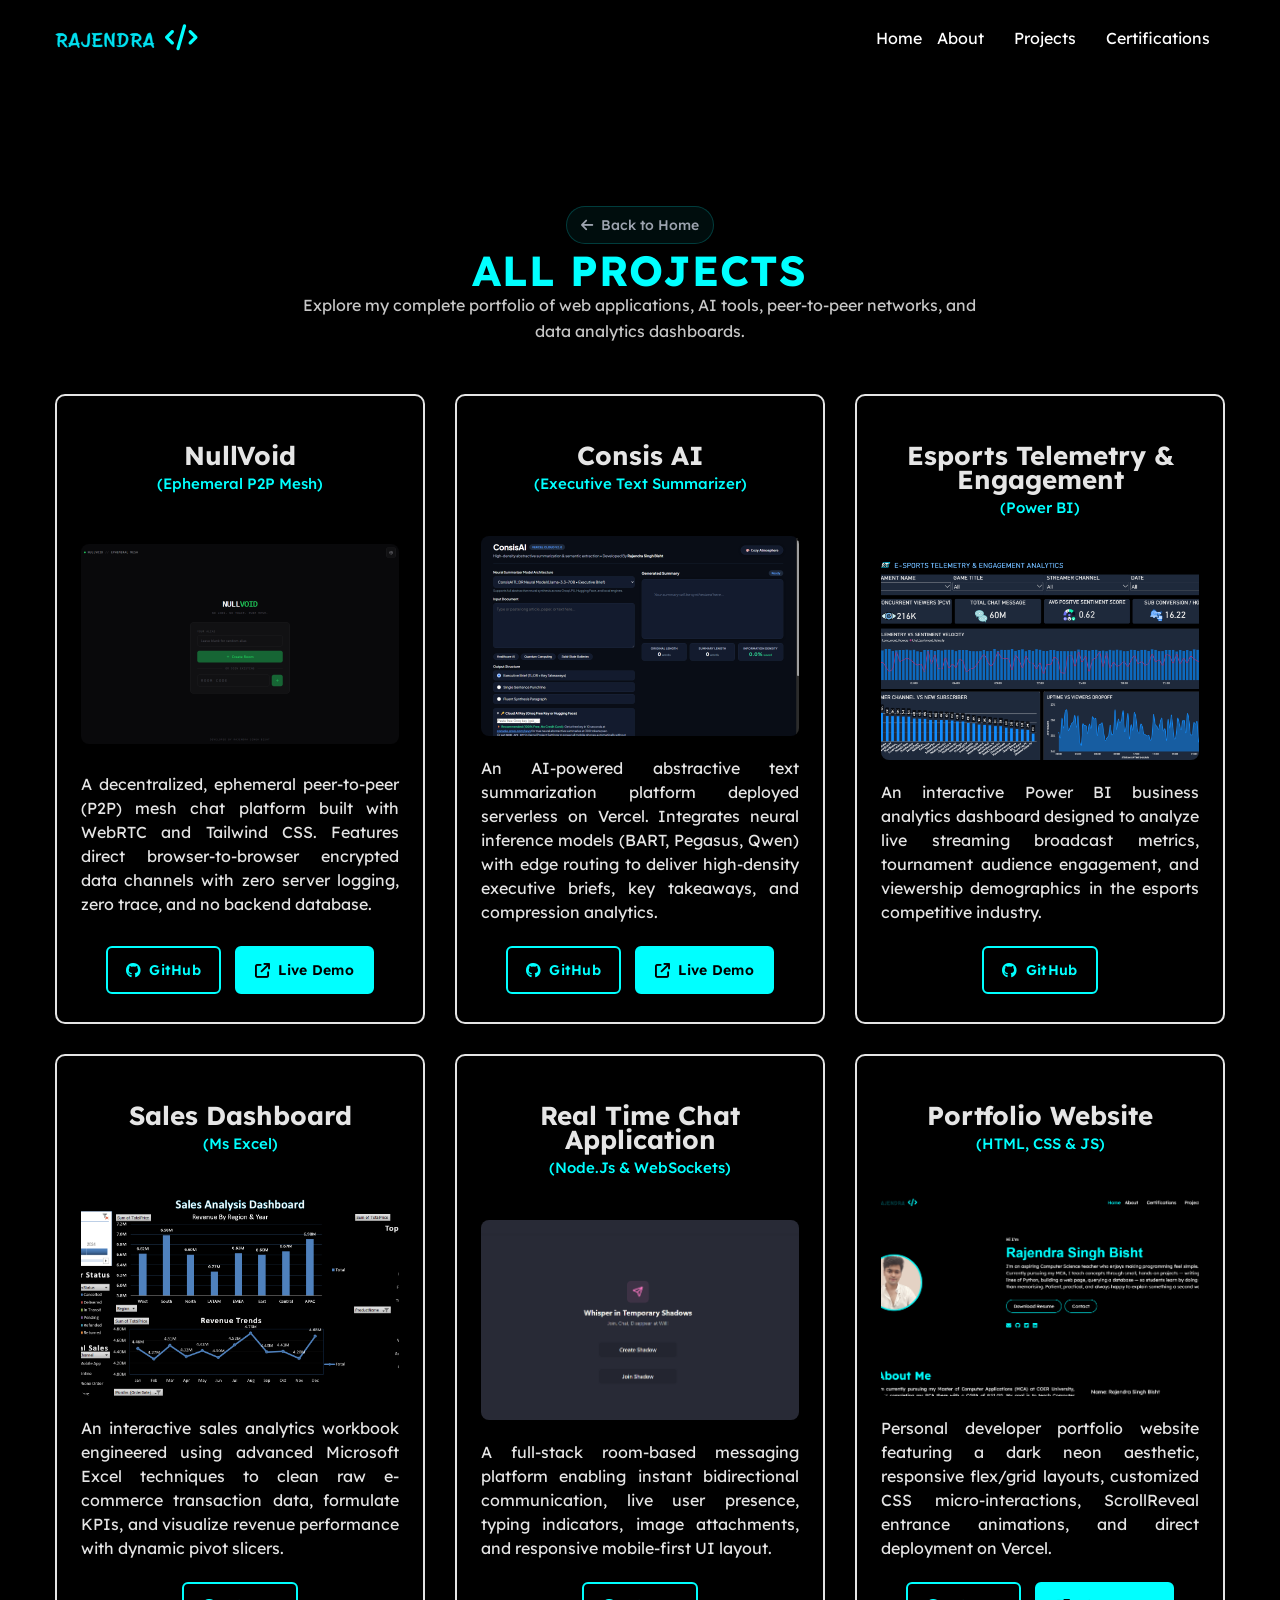
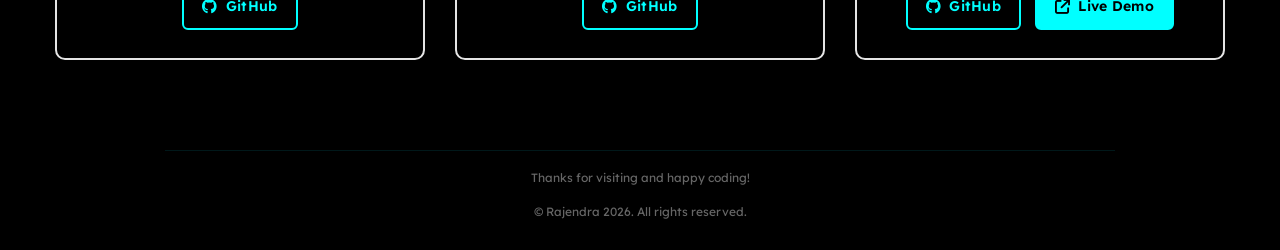
==== projects.html @ ed950f0f "Show 2 featured projects and certifications on home page with dedicated subpages for all items" ====
<!DOCTYPE html>
<html lang="en">
<head>
    <meta charset="UTF-8"> 
    <meta http-equiv="X-UA-Compatible" content="IE=edge">
    <meta name="viewport" content="width=device-width, initial-scale=1.0">
    <title>All Projects | Rajendra Singh Bisht</title>
    <link rel="icon" href="https://i.ibb.co/zRsTj3p/Frame-1-37.png">

    <link rel="stylesheet" href="styles.css">
    <link rel="stylesheet" href="https://cdnjs.cloudflare.com/ajax/libs/font-awesome/6.4.0/css/all.min.css" class="stylesheet">
</head> 

<body>
    <!-- Scroll Progress Bar -->
    <div id="scroll-progress"></div>

    <!-------------------------- Header Area -------------------------->
    <header class="header-area">
        <div class="container">
            <div class="header">
               
                <a href="index.html#home" class="logo">
                    <img src="images/Rajendra.png" alt="" class="signature" style="color: aqua;">
                    <i class="fa fa-code" style="color: aqua;"></i>
                </a>
                   
                <ul class="navbar">
                    <li><a href="index.html#home">Home</a></li>
                    <li><a href="index.html#about">About</a></li>
                    <li><a href="projects.html" class="active">Projects</a></li>
                    <li><a href="certifications.html">Certifications</a></li>
                </ul>
                
                <div class="menu_icon">
                    <i class="fa fa-bars"></i>
                </div>

            </div>
        </div> 
    </header>

    <!-------------------------- Subpage Hero -------------------------->
    <div class="subpage-hero">
        <div class="container">
            <a href="index.html" class="subpage-back-link">
                <i class="fa-solid fa-arrow-left"></i> Back to Home
            </a>
            <h1>All Projects</h1>
            <p>Explore my complete portfolio of web applications, AI tools, peer-to-peer networks, and data analytics dashboards.</p>
        </div>
    </div>

    <!-------------------------- Projects Grid -------------------------->
    <section class="project-content subpage-content" id="projects">
        <div class="container">
            <div class="projects subpage-grid">
                
                <!-- Project 1: NullVoid -->
                <div class="project">
                    <h4>NullVoid<br><small style="font-size: 15px; color: aqua; font-weight: 500;">(Ephemeral P2P Mesh)</small></h4>
                    <div class="project-image" onclick="openProjectModal(this)">
                        <img src="images/nullvoid.png" alt="NullVoid P2P Mesh Chat">
                        <span class="image-icon"><i class="fa fa-image"></i></span>
                    </div>
                    <p>A decentralized, ephemeral peer-to-peer (P2P) mesh chat platform built with WebRTC and Tailwind CSS. Features direct browser-to-browser encrypted data channels with zero server logging, zero trace, and no backend database.</p>
                    
                    <div class="project-links">
                        <a href="https://github.com/Rajendra7637/nullvoid" target="_blank" class="project-btn github-btn">
                            <i class="fa-brands fa-github"></i> GitHub
                        </a>
                        <a href="https://nullvoid-psi.vercel.app" target="_blank" class="project-btn live-btn">
                            <i class="fa-solid fa-arrow-up-right-from-square"></i> Live Demo
                        </a>
                    </div>
                </div>

                <!-- Project 2: Consis AI -->
                <div class="project">
                    <h4>Consis AI<br><small style="font-size: 15px; color: aqua; font-weight: 500;">(Executive Text Summarizer)</small></h4>
                    <div class="project-image" onclick="openProjectModal(this)">
                        <img src="images/consisai.png" alt="Consis AI Neural Summarizer">
                        <span class="image-icon"><i class="fa fa-image"></i></span>
                    </div>
                    <p>An AI-powered abstractive text summarization platform deployed serverless on Vercel. Integrates neural inference models (BART, Pegasus, Qwen) with edge routing to deliver high-density executive briefs, key takeaways, and compression analytics.</p>
                    
                    <div class="project-links">
                        <a href="https://github.com/Rajendra7637/ConsisAI" target="_blank" class="project-btn github-btn">
                            <i class="fa-brands fa-github"></i> GitHub
                        </a>
                        <a href="https://consisai.vercel.app" target="_blank" class="project-btn live-btn">
                            <i class="fa-solid fa-arrow-up-right-from-square"></i> Live Demo
                        </a>
                    </div>
                </div>

                <!-- Project 3: Esports Telemetry -->
                <div class="project">
                    <h4>Esports Telemetry & Engagement<br><small style="font-size: 15px; color: aqua; font-weight: 500;">(Power BI)</small></h4>
                    <div class="project-image" onclick="openProjectModal(this)">
                        <img src="images/espobi.png" alt="Esports Telemetry Dashboard">
                        <span class="image-icon"><i class="fa fa-image"></i></span>
                    </div>
                    <p>An interactive Power BI business analytics dashboard designed to analyze live streaming broadcast metrics, tournament audience engagement, and viewership demographics in the esports competitive industry.</p>
                    
                    <div class="project-links">
                        <a href="https://github.com/Rajendra7637/Sales_Dashboard-Excel_PowerBI" target="_blank" class="project-btn github-btn">
                            <i class="fa-brands fa-github"></i> GitHub
                        </a>
                    </div>
                </div>

                <!-- Project 4: Sales Dashboard -->
                <div class="project">
                    <h4>Sales Dashboard<br><small style="font-size: 15px; color: aqua; font-weight: 500;">(Ms Excel)</small></h4>
                    <div class="project-image" onclick="openProjectModal(this)">
                        <img src="images/Salesexcel.png" alt="Sales Dashboard">
                        <span class="image-icon"><i class="fa fa-image"></i></span>
                    </div>
                    <p>An interactive sales analytics workbook engineered using advanced Microsoft Excel techniques to clean raw e-commerce transaction data, formulate KPIs, and visualize revenue performance with dynamic pivot slicers.</p>
                    
                    <div class="project-links">
                        <a href="https://github.com/Rajendra7637/Sales-Dashboard-Excel-" target="_blank" class="project-btn github-btn">
                            <i class="fa-brands fa-github"></i> GitHub
                        </a>
                    </div>
                </div>

                <!-- Project 5: Real Time Chat -->
                <div class="project">
                    <h4>Real Time Chat Application<br><small style="font-size: 15px; color: aqua; font-weight: 500;">(Node.js & WebSockets)</small></h4>
                    <div class="project-image" onclick="openProjectModal(this)">
                        <img src="images/chat.png" alt="Real Time Chat Application">
                        <span class="image-icon"><i class="fa fa-image"></i></span>
                    </div>
                    <p>A full-stack room-based messaging platform enabling instant bidirectional communication, live user presence, typing indicators, image attachments, and responsive mobile-first UI layout.</p>
                    
                    <div class="project-links">
                        <a href="https://github.com/Rajendra7637/realtimechat/tree/master" target="_blank" class="project-btn github-btn">
                            <i class="fa-brands fa-github"></i> GitHub
                        </a>
                    </div>
                </div>

                <!-- Project 6: Portfolio Website -->
                <div class="project">
                    <h4>Portfolio Website<br><small style="font-size: 15px; color: aqua; font-weight: 500;">(HTML, CSS & JS)</small></h4>
                    <div class="project-image" onclick="openProjectModal(this)">
                        <img src="images/web.png" alt="Portfolio Website">
                        <span class="image-icon"><i class="fa fa-image"></i></span>
                    </div>
                    <p>Personal developer portfolio website featuring a dark neon aesthetic, responsive flex/grid layouts, customized CSS micro-interactions, ScrollReveal entrance animations, and direct deployment on Vercel.</p>
                    
                    <div class="project-links">
                        <a href="https://github.com/Rajendra7637/PORTFOLIOO" target="_blank" class="project-btn github-btn">
                            <i class="fa-brands fa-github"></i> GitHub
                        </a>
                        <a href="https://portfolioo-kohl-beta.vercel.app" target="_blank" class="project-btn live-btn">
                            <i class="fa-solid fa-arrow-up-right-from-square"></i> Live Demo
                        </a>
                    </div>
                </div>

            </div>
        </div>
    </section>

    <!-- Project Modal -->
    <div id="projectModal" class="project-modal" onclick="closeProjectModal()">
        <div class="project-modal-content" onclick="event.stopPropagation()">
            <span class="project-close-btn" onclick="closeProjectModal()">&times;</span>
            <img id="projectModalImage" src="" alt="Project Dashboard">
        </div>
    </div>

    <!-- Back to Top Button -->
    <button id="backToTop" class="back-to-top" aria-label="Back to Top">
        <i class="fa-solid fa-arrow-up"></i>
    </button>

    <!-------------------------- JS -------------------------->
    <script src="https://code.jquery.com/jquery-3.7.0.min.js" integrity="sha256-2Pmvv0kuTBOenSvLm6bvfBSSHrUJ+3A7x6P5Ebd07/g=" crossorigin="anonymous"></script>
    <script src="https://unpkg.com/scrollreveal"></script>
    <script src="script.js"></script>
    
    <!-------------------------- Footer section -------------------------->
    <footer class="footer">
        <small class="message">Thanks for visiting and happy coding!</small>
        <small class="copyright">&copy; Rajendra 2026. All rights reserved.</small>
    </footer>

</body>
</html>
---- styles.css ----
@import url('https://fonts.googleapis.com/css2?family=Lexend:wght@400;500;600;700&display=swap');

*{
  margin:0;
  padding:0;
  box-sizing:border-box;
  scroll-behavior:smooth;
}
a{
  text-decoration: none ;
  color:#fff;
  transition:0.3s; 
}
ul{
  list-style:none;
}
img{
  max-width: 100%;
}
body{
  font-family: 'Lexend', sans-serif;
  font-size:16px;
  line-height:24px; 
  background-color:#000000;
}
.container{
  width: min(1170px, 92%);
  margin:auto;
}




      /*---------------------------Header---------------------------*/

      .signature {
        width: 100px; /* Adjust size as needed */
        animation: flicker 0.1ms infinite; /* Apply flicker animation */
      }
      
      @keyframes flicker {
        0% {
          opacity: 1;
        }
        20% {
          opacity: 0.8;
        }
        40% {
          opacity: 0.3;
        }
        60% {
          opacity: 0.5;
        }
        80% {
          opacity: 1;
        }
        100% {
          opacity: 0.9;
        }
      }

.header-area{
  padding:25px 0;
  transition: padding .3s;
}

.header-area.sticky {
  position: fixed;
  top: 0;
  left: 0;
  width: 100%;
  z-index: 999;
  background-color: rgba(9, 11, 16, 0.88);
  backdrop-filter: blur(14px);
  -webkit-backdrop-filter: blur(14px);
  border-bottom: 1px solid rgba(0, 255, 255, 0.15);
  box-shadow: 0 8px 30px rgba(0, 0, 0, 0.6);
  padding: 10px 0;
  transition: all 0.35s ease;
}

.header{
  display:flex;
  justify-content: space-between;
  align-items: center;
  position: relative;
  /* padding-bottom: 2rem; */
} 
.logo {
  display: flex;
  align-items: center;
  position: relative; 
  text-transform: uppercase;
  font-size: 26px;
  font-weight: 700;
}

.logo .fa-bolt {
  color: #1cbac8;
  font-size: 19.5px;
  position: absolute; 
  top: 60%;
  left: 100%; 
  transform: translate(-50%, -50%); 
  z-index: 1; 
}

.signature {
  width: 100px; 
  height:auto; 
  margin-right: 10px; 
}

.header ul li:first-child {
  margin-right: auto; 
}  

.header ul{
  display: flex;
  align-items: center; 
}
.header ul li{
  margin: 0 15px;
}
.header ul li a{
  text-transform: capitalize;
  display: block;
}
.header ul li a{
  position: relative;
  transition: color 0.3s ease, text-shadow 0.3s ease;
}
.header ul li a.active{
  color: aqua;
  text-shadow: 0 0 10px rgba(0, 255, 255, 0.5);
} 
.header ul li a:hover{
  color: aqua;
}
.header ul li a::after {
  content: '';
  position: absolute;
  bottom: -6px;
  left: 50%;
  transform: translateX(-50%) scaleX(0);
  width: 80%;
  height: 2px;
  background: aqua;
  box-shadow: 0 0 8px aqua;
  transition: transform 0.3s cubic-bezier(0.2, 0.8, 0.2, 1);
  border-radius: 2px;
}
.header ul li a.active::after,
.header ul li a:hover::after {
  transform: translateX(-50%) scaleX(1);
}
.header .menu_icon{
  color:#00eeff;
  font-size: 18px;
  cursor: pointer;
  display: none;
}

.animated-name {
  font-size: 50px;
  font-family: 'Arial', sans-serif;
  color: aqua;
}

@keyframes fadeInColorChange {
  0% {
    opacity: 0;
    color: #3498db;
  }
  50% {
    opacity: 1;
    color: #00ffee;
  }
  100% {
    opacity: 0;
    color: #00ffc3;
  }
}



/*---------------------------HomePage--------------------------*/

.FirstElement{
   display:flex;
   justify-content: space-around;
   align-items: center;
  gap: 2rem;
   padding-top: 5rem; 
} 

.FirstElement.adjusted-padding {
  padding-top: 40px; 
}

.FirstElement .profile-photo{
  display: inline-block;
  padding: 10px;
  border: 5px solid aqua;
  border-radius: 50%; /* Optional: for a circular image */
  width: 200px;
  height: 200px;
  border-radius: 50%;
  overflow: hidden;
  margin: 0; /* Remove margins */
  padding: 0

}
@keyframes borderAnimation {
  0% {
    border-color: #004471;
  }
  50% {
    border-color: #00eeff;
  }
  100% {
    border-color: #0061a1;
  }
}
profile-photo .img{
  height: 100%;
  width: 100%;
  transition: 0.5s;
  object-fit: fill;
  margin: 0; /* Remove margins */
  padding: 0
}
.FirstElement .profile-photo img:hover{
  transform: scale(1.2);
}
.profile-text{
  max-width: 750px;
  width: 100%;
  display: flex;
  flex-direction: column;
}
.profile-text h5{
  color: #e5e5e5;
  font-size: 14px;
}
.profile-text h1{
  color: aqua;
  font-size: 3rem; 
}
.profile-text p{
  color:#e5e5e5;
}
.profile-text .social i{
  color : #e5e5e5;
  font-size: 18px;
  margin-right: 10px;
  transition: 0.5s;
}
.profile-text .social i:hover{
  color: aqua;;
  transform: rotate(360deg);
}



 /*---------------------------About---------------------------*/

.about-area{
  padding-top: 130px;
  background-color: #000000;
}
.about{
  display: flex;
  justify-content: space-between;
  align-items: center;
  margin-bottom:50px;
}
.about-content{
  flex-basis: 60%;
}
.about-content h4{
  color:  aqua;;
  font-size: 40px;
  line-height: 70px;
  text-transform: capitalize;
}
.about-content ul {
  color:#fff;
  text-align: justify;
}

.about-content ul li {
  list-style-type: disc;
  margin-bottom: 10px;
}

.about-skills{
  flex-basis: 35%;
}
.about-skills ul li{
  border-bottom: 1px dashed  aqua;;
  padding-bottom: 10px;
  margin-bottom: 10px;
  color: #fff;
  font-size: 18px;
}
.about-skills ul li:last-child{
  border-bottom: 0;
  padding-bottom: 0;
  margin-bottom: 0;
}



/*---------------------------Button---------------------------*/

.btn-group{
  margin: 45px 0;
}
.btn-group .btn{
  border-color: #d5d5d5;
  color: #fff;
  background-color: #000000;
  padding:12px 25px;
  margin: 5px 0;
  margin-right: 7px;
  border-radius: 30px;
  border: 2px solid aqua;
  box-shadow: 0 10px 10px -8px rgb(0 0 0 / 78%);
}
.btn.active{
  border-color: aqua;
}


/*---------------------------Education & Internship---------------------------*/

.education-content .row{
  display: flex;
  border-radius: 5px;
  height: 400px;
  margin-bottom: 250px;
}

.education-content .title{
  color: aqua;;
}
.education-content .row .education,
.education-content .row .internship
{
  color: #e1e1e1;
  flex:0 0 50%;
  max-width: 50%;
  margin-top: 30px;
} 
.education-content  h3.title{
  font-size:24px;
  margin-bottom: 30px;
  font-weight: 700;
}
.education-content .row.timeline-box{
  flex:0 0 100%;
  max-width: 100%;  
}
.education-content .row .timeline{
  /* background-color:#e5e5e5; */
  padding: 30px 15px;
  border: 1px solid aqua;
  border-radius: 10px;
  width: 100%;
  position: relative;
}
.education-content .row .timeline-item{
  position:relative;
  padding-left: 37px;
  padding-bottom: 50px; 
}
.education-content .row  .internship .timeline-item{
  position:relative;
  padding-left: 37px;
  padding-bottom: 30px; 
}
.education-content .row .timeline-item:last-child{
  padding-bottom: 0;
}
.education-content .row .timeline-item::before{
  content: "";
  width: 1px;
  position: absolute;
  height: 100%;
  left: 7px;
  top: 0;
  background-color: aqua;;  
}
.education-content .row .circle-dot{
  position: absolute;
  left: 0;
  top: 0;
  height: 15px;
  width: 15px;
  border-radius: 50%;
  background-color: #000000;
}
.education-content .row .timeline-title  {
  font-weight: 700;
  font-size: 18px;
  margin-bottom: 12px;
}
.education-content .row .internship .timeline-title  {
  font-weight: 700;
  font-size: 18px;
  margin-bottom: 8px;
}
.education-content .row .timeline-text{
  line-height: 25px;
  font-size: 16px;
  text-align: justify;
}

/*---------------------------Certifications---------------------------*/
.certifications-section {
  padding: 90px 0;
  text-align: center;
}

.section-title {
  text-transform: uppercase;
  font-size: 40px;
  line-height: 40px;
  color: aqua;
  margin-bottom: 60px;
  text-align: center;
}

.certifications-grid {
  display: grid;
  grid-template-columns: repeat(2, 1fr);
  gap: 40px;
  max-width: 900px;
  margin: 0 auto;
  padding: 0 20px;
}

.certificate-card {
  background: rgba(0, 255, 255, 0.1);
  border: 2px solid aqua;
  border-radius: 10px;
  padding: 20px;
  transition: all 0.3s ease;
  text-align: center;
}

.certificate-card:hover {
  transform: translateY(-10px);
  box-shadow: 0 10px 30px rgba(0, 255, 255, 0.3);
}

.certificate-image {
  width: 100%;
  height: 250px;
  margin-bottom: 20px;
  border-radius: 8px;
  overflow: hidden;
  background: #000;
}

.certificate-image img {
  width: 100%;
  height: 100%;
  object-fit: cover;
}

.certificate-title {
  color: aqua;
  font-size: 18px;
  font-weight: 600;
  margin-top: 15px;
  margin-bottom: 10px;
}

.certificate-description {
  color: #fff;
  font-size: 14px;
  line-height: 22px;
  text-align: justify;
  margin-top: 10px;
  min-height: 70px;
}

/* Certificate Modal */
.certificate-image {
  cursor: pointer;
}

.certificate-modal {
  display: none;
  position: fixed;
  z-index: 1000;
  left: 0;
  top: 0;
  width: 100%;
  height: 100%;
  background-color: rgba(0, 0, 0, 0.8);
  backdrop-filter: blur(5px);
  -webkit-backdrop-filter: blur(5px);
  animation: fadeIn 0.3s ease-in;
}

.certificate-modal.show {
  display: flex;
  align-items: center;
  justify-content: center;
}

.modal-content {
  position: relative;
  max-width: 90%;
  max-height: 90vh;
  background: #000;
  border: 2px solid aqua;
  border-radius: 10px;
  animation: zoomIn 0.3s ease-in;
}

.modal-content img {
  width: 100%;
  height: auto;
  max-height: 85vh;
  display: block;
  border-radius: 8px;
}

.close-btn {
  position: absolute;
  top: -40px;
  right: 0;
  font-size: 40px;
  font-weight: bold;
  color: aqua;
  cursor: pointer;
  transition: all 0.3s ease;
  z-index: 1001;
}

.close-btn:hover {
  color: #fff;
  transform: scale(1.2);
}

@keyframes fadeIn {
  from {
    opacity: 0;
  }
  to {
    opacity: 1;
  }
}

@keyframes zoomIn {
  from {
    transform: scale(0.8);
    opacity: 0;
  }
  to {
    transform: scale(1);
    opacity: 1;
  }
}

/* Responsive Design */
@media (max-width: 768px) {
  .certifications-grid {
    grid-template-columns: 1fr;
    gap: 30px;
    max-height: var(--mobile-cert-visible-height, none);
    overflow-y: auto;
    padding-right: 8px;
    scroll-snap-type: y proximity;
    scrollbar-width: thin;
    scrollbar-color: rgba(0, 255, 255, 0.7) rgba(255, 255, 255, 0.08);
  }

  .certifications-grid::-webkit-scrollbar {
    width: 7px;
  }

  .certifications-grid::-webkit-scrollbar-track {
    background: rgba(255, 255, 255, 0.08);
    border-radius: 999px;
  }

  .certifications-grid::-webkit-scrollbar-thumb {
    background: linear-gradient(180deg, rgba(0, 255, 255, 0.95), rgba(0, 170, 170, 0.9));
    border-radius: 999px;
  }

  .certifications-grid::-webkit-scrollbar-thumb:hover {
    background: linear-gradient(180deg, rgba(0, 255, 255, 1), rgba(0, 190, 190, 0.95));
  }

  .certificate-card {
    scroll-snap-align: start;
  }

  .certificate-image {
    height: 220px;
  }

  .certificate-title {
    font-size: 16px;
  }

  .certificate-description {
    font-size: 13px;
    min-height: 60px;
  }

  .section-title {
    font-size: 32px;
    margin-bottom: 40px;
  }

  .project {
    flex-basis: 48%;
  }

  .project-image {
    height: 180px;
  }

  .image-icon {
    font-size: 32px;
  }

  .github-link {
    font-size: 14px;
    padding: 8px 16px;
  }
}

@media (max-width: 480px) {
  .certifications-section {
    padding: 60px 0;
  }

  .certifications-grid {
    grid-template-columns: 1fr;
    gap: 20px;
    padding: 0 15px;
    padding-right: 8px;
  }

  .certificate-card {
    padding: 15px;
  }

  .certificate-image {
    height: 180px;
    margin-bottom: 15px;
  }

  .certificate-title {
    font-size: 14px;
    margin-top: 10px;
  }

  .certificate-description {
    font-size: 12px;
    line-height: 20px;
    min-height: 50px;
  }

  .section-title {
    font-size: 24px;
    margin-bottom: 30px;
  }

  .project {
    flex-basis: 100%;
    padding: 20px;
  }

  .project i {
    width: 50px;
    height: 50px;
    font-size: 22px;
    line-height: 50px;
  }

  .project h4 {
    font-size: 18px;
    margin: 15px 0;
  }

  .project p {
    font-size: 13px;
  }

  .project-image {
    height: 150px;
    margin: 15px 0;
  }

  .image-icon {
    font-size: 28px;
  }

  .github-link {
    font-size: 12px;
    padding: 8px 15px;
    margin-top: 12px;
  }
}

/*---------------------------Projects---------------------------*/
.project-content{
  padding: 90px 0;
  /* color:#fff;  */
}
.project-title{
  margin-bottom: 60px;
  text-align: center;
}
.project-title h4{
  text-transform: uppercase;
  font-size: 40px;
  line-height: 40px;
  color: aqua;;
  margin-bottom: 20px;
}
.project-title p{
  color: #e5e5e5;
}
.projects{
  display: flex;
  justify-content: center;
  gap: 30px;
  flex-wrap: wrap;
}
.project{
    /* padding: 30px 15px; */
    color: #e5e5e5;
    border: 2px solid #e5e5e5;
    border-radius: 10px;
    position: relative;
    padding: 28px 24px;
    text-align: center;
    flex: 1 1 360px;
    max-width: 520px;
    display: flex;
    flex-direction: column;
    justify-content: space-between;
    transition: .3s;
}


.project-content.projects-expanded {
  position: fixed;
  top: 5vh;
  left: 5%;
  right: 5%;
  max-height: 90vh;
  overflow-y: auto;
  overflow-x: hidden;
  z-index: 1001;
  background-color: #000;
  border-radius: 10px;
}

.project-content.projects-expanded .project:nth-child(n + 4) {
  display: block;
}

.projects-backdrop {
  display: none;
  position: fixed;
  inset: 0;
  z-index: 1000;
  background: rgba(0, 0, 0, 0.55);
  backdrop-filter: blur(6px);
  -webkit-backdrop-filter: blur(6px);
}

.projects-backdrop.show {
  display: block;
  animation: fadeIn 0.25s ease-in;
}

.load-more-projects {
  display: flex;
  align-items: center;
  justify-content: center;
  gap: 10px;
  margin: 35px auto 0;
  padding: 12px 24px;
  border: 2px solid aqua;
  border-radius: 5px;
  background: transparent;
  color: aqua;
  cursor: pointer;
  font: inherit;
  font-weight: 600;
  transition: all 0.3s ease;
}

.load-more-projects:hover,
.load-more-projects:focus-visible {
  background: aqua;
  color: #000;
  outline: none;
  transform: translateY(-3px);
  box-shadow: 0 5px 15px rgba(0, 255, 255, 0.4);
}

.load-more-projects i {
  width: auto;
  height: auto;
  background: none;
  color: inherit;
  font-size: 16px;
  line-height: normal;
}
.project i{
  background-color: aqua;;
  width: 60px;
  height: 60px;
  color: #333;
  font-size: 26px;
  line-height: 60px;
  border-radius: 50%;
}
.project h4{
  font-size: 26px;
  text-transform: capitalize;
  margin: 20px 0;
}
.project p{
  text-align: justify;
}
.project:hover{
  border-color: aqua;
}

.project-image {
  width: 100%;
  height: 200px;
  margin: 20px 0;
  border-radius: 8px;
  overflow: hidden;
  background: #1a1a1a;
  cursor: pointer;
  position: relative;
  transition: all 0.3s ease;
}

.project-image:hover {
  transform: scale(1.05);
  box-shadow: 0 5px 20px rgba(0, 255, 255, 0.3);
}

.project-image img {
  width: 100%;
  height: 100%;
  object-fit: cover;
  transition: all 0.3s ease;
}

.image-icon {
  position: absolute;
  top: 50%;
  left: 50%;
  transform: translate(-50%, -50%);
  font-size: 40px;
  color: aqua;
  opacity: 0;
  transition: all 0.3s ease;
}

.project-image:hover .image-icon {
  opacity: 1;
}

.github-link {
  display: inline-block;
  margin-top: 15px;
  padding: 10px 20px;
  background-color: transparent;
  border: 2px solid aqua;
  color: aqua;
  text-decoration: none;
  border-radius: 5px;
  transition: all 0.3s ease;
  font-weight: 600;
}

.github-link:hover {
  background-color: aqua;
  color: #000;
  transform: translateY(-3px);
  box-shadow: 0 5px 15px rgba(0, 255, 255, 0.4);
}

.github-link i {
  margin-right: 8px;
  background: none;
  width: auto;
  height: auto;
  font-size: 16px;
  line-height: normal;
  border-radius: 0;
}

.project-links {
  display: flex;
  justify-content: center;
  align-items: center;
  gap: 14px;
  margin-top: 22px;
  flex-wrap: wrap;
}

.project-btn {
  display: inline-flex;
  align-items: center;
  justify-content: center;
  gap: 8px;
  padding: 10px 18px;
  border-radius: 6px;
  text-decoration: none;
  font-weight: 600;
  font-size: 14px;
  letter-spacing: 0.3px;
  transition: all 0.3s ease;
  cursor: pointer;
}

.project-btn.github-btn {
  background-color: transparent;
  border: 2px solid aqua;
  color: aqua;
}

.project-btn.github-btn:hover {
  background-color: aqua;
  color: #000;
  transform: translateY(-3px);
  box-shadow: 0 5px 15px rgba(0, 255, 255, 0.4);
}

.project-btn.live-btn {
  background-color: aqua;
  border: 2px solid aqua;
  color: #000;
}

.project-btn.live-btn:hover {
  background-color: transparent;
  color: aqua;
  transform: translateY(-3px);
  box-shadow: 0 5px 15px rgba(0, 255, 255, 0.4);
}

.project .project-btn i {
  background: none;
  width: auto;
  height: auto;
  color: inherit;
  font-size: 15px;
  line-height: normal;
  border-radius: 0;
  margin: 0;
  display: inline-block;
}

/* Project Modal */
.project-modal {
  display: none;
  position: fixed;
  z-index: 1000;
  left: 0;
  top: 0;
  width: 100%;
  height: 100%;
  background-color: rgba(0, 0, 0, 0.8);
  backdrop-filter: blur(5px);
  -webkit-backdrop-filter: blur(5px);
  animation: fadeIn 0.3s ease-in;
}

.project-modal.show {
  display: flex;
  align-items: center;
  justify-content: center;
}

.project-modal-content {
  position: relative;
  max-width: 90%;
  max-height: 90vh;
  background: #000;
  border: 2px solid aqua;
  border-radius: 10px;
  animation: zoomIn 0.3s ease-in;
}

.project-modal-content img {
  width: 100%;
  height: auto;
  max-height: 85vh;
  display: block;
  border-radius: 8px;
}

.project-close-btn {
  position: absolute;
  top: -40px;
  right: 0;
  font-size: 40px;
  font-weight: bold;
  color: aqua;
  cursor: pointer;
  transition: all 0.3s ease;
  z-index: 1001;
}

.project-close-btn:hover {
  color: #fff;
  transform: scale(1.2);
}

/* */





/*---------------------------Contact Me---------------------------*/
.contact-content{
  padding: 100px 0;
  color: #fff;
  text-align: center;
}
.contact-content .contact-title h4{
  font-size: 40px;
  text-transform: capitalize;
  color: #fed700;
  padding-bottom: 10px;
}
.contact-content .contact-title p{
  padding-bottom: 20px;
}
.contact{
  max-width: 700px;
  margin: auto;
}
.contact input,.contact textarea{
  width: 100%;
  padding: 15px;
  border: 0;
  margin-bottom: 10px;
}

.contact .submit{
  width: auto;
  background-color: #fed700;
  padding: 10px 40px;
  font-weight:bold ;
  font-size: 18px;
}
.contact .submit:hover{
  transform: scale(1.1);
  cursor: pointer;
}
#msg{
  color: #fff;
  font-size: 20px;
  margin-top: -8px;
  display: block;
}






/*---------------------------Footer---------------------------*/
.footer {
    max-width: 950px;
    margin: 0 auto;
    padding: 15px 0 26px;
    border-top: 1px solid rgba(0, 229, 255, 0.1); 
    color: rgba(255, 255, 255, 0.4);
    display: flex;
    flex-direction: column;
    align-items: center;
    text-align: center;
  }
  .footer .message {
    font-size: 12px;
    color: rgba(255, 255, 255, 0.4);
    margin-bottom: 10px;
  }
  
  .copyright {
    font-size: 12px;
  }




 /*------------------- Responsive Design on small screen -------------------*/

/* Medium layout */
@media only screen and (min-width:1000px) and (max-width:1200px){
  .container{
    width: 970px;
  }
}

@media(max-width:1050px){
  .FirstElement{ 
    flex-direction: column;
    padding-top: 2rem;
  }
  .profile-text{
    padding: 40px 0px;
  }
}



/* tablet layout */
@media only screen and (min-width:768px) and (max-width:999px){
  .container{
    width: 750px;
  } 
}  


/* Mobile Layout */
@media only screen and (max-width:767px){
  .container{
    width: min(100%, 88%);
  }

  .FirstElement {
    padding-top: 1.5rem;
    gap: 1.2rem;
  }

  .header .menu_icon {
    display: block;
  }
  .header ul{
    display: flex;
    flex-direction: column;
    align-items: flex-start;
    gap: 8px;
    position: absolute;
    top: calc(100% + 10px);
    right: 0;
    width: 220px;
    padding: 0;
    border: 0;
    border-radius: 10px;
    background: #111;
    z-index: 120;
    overflow: hidden;
    max-height: 0;
    opacity: 0;
    transform: translateY(-8px);
    pointer-events: none;
    transition: max-height 0.35s ease, opacity 0.25s ease, transform 0.25s ease;
  }

  .header ul.open {
    padding: 12px;
    border: 1px solid aqua;
    max-height: 280px;
    opacity: 1;
    transform: translateY(0);
    pointer-events: auto;
  }

  .header ul.open li {
    margin: 0;
    width: 100%;
  }

  .header ul.open li a {
    display: block;
    width: 100%;
    padding: 8px 10px;
  }
  .header i{
    color: #e5e5e5;
  }

  .profile-text{
    width: 100%;
    padding: 20px 8px;
  }

  .profile-text h1 {
    font-size: 2.2rem;
    line-height: 1.2;
  }

  .btn-group {
    display: flex;
    flex-wrap: wrap;
    gap: 10px;
    margin: 30px 0;
  }

  .btn-group .btn {
    margin: 0;
  }
  .FirstElement .profile-text p{
    text-align: justify;
    padding: 0 4px;
  }

  .about-content,
  .about-skills {
    padding: 0 8px;
  }

  .about-content ul,
  .about-skills ul,
  .project p,
  .certificate-description {
    padding: 0 4px;
  }

  .project {
    padding: 20px 16px;
  }
  .about{
    flex-direction: column;
    flex-basis: 100%;
    margin-bottom: 30px;
  }
  .about-skills{
    width: 100%;
    margin-top: 30px;
  }
  .education-content .row {
    flex-direction: column;
    height: auto;
    margin-bottom: 50px;
  }

  .education-content .row .education,
  .education-content .row .internship {
    flex-basis: 100%;
    max-width: 100%;
    margin-top: 30px;
  }
  .project{
    flex-basis: 100%;
    margin-bottom: 30px;
  }

}

/*---------------------------Scroll Animations & Indicators---------------------------*/
#scroll-progress {
  position: fixed;
  top: 0;
  left: 0;
  height: 3.5px;
  width: 0%;
  background: linear-gradient(90deg, #00f2fe 0%, #00ffff 50%, #4facfe 100%);
  box-shadow: 0 0 12px rgba(0, 255, 255, 0.9), 0 0 20px rgba(0, 255, 255, 0.5);
  z-index: 10001;
  transition: width 0.1s cubic-bezier(0.2, 0.8, 0.2, 1);
  pointer-events: none;
}

.back-to-top {
  position: fixed;
  bottom: 30px;
  right: 30px;
  width: 46px;
  height: 46px;
  background: rgba(10, 15, 22, 0.85);
  border: 2px solid aqua;
  color: aqua;
  border-radius: 50%;
  display: flex;
  align-items: center;
  justify-content: center;
  font-size: 16px;
  cursor: pointer;
  z-index: 998;
  opacity: 0;
  visibility: hidden;
  transform: translateY(20px) scale(0.85);
  transition: all 0.35s cubic-bezier(0.2, 0.8, 0.2, 1);
  backdrop-filter: blur(8px);
  -webkit-backdrop-filter: blur(8px);
  box-shadow: 0 4px 15px rgba(0, 0, 0, 0.5);
}

.back-to-top.visible {
  opacity: 1;
  visibility: visible;
  transform: translateY(0) scale(1);
}

.back-to-top:hover {
  background: aqua;
  color: #000;
  transform: translateY(-4px) scale(1.08);
  box-shadow: 0 0 20px rgba(0, 255, 255, 0.6), 0 5px 15px rgba(0, 0, 0, 0.4);
}

.back-to-top i {
  transition: transform 0.25s ease;
}

.back-to-top:hover i {
  transform: translateY(-2px);
}

/* Card hover glow & smooth motion */
.project {
  transition: transform 0.35s cubic-bezier(0.2, 0.8, 0.2, 1), border-color 0.3s ease, box-shadow 0.35s ease;
  will-change: transform;
}

.project:hover {
  border-color: aqua;
  transform: translateY(-8px);
  box-shadow: 0 15px 35px rgba(0, 255, 255, 0.25);
}

.certificate-card {
  transition: transform 0.35s cubic-bezier(0.2, 0.8, 0.2, 1), border-color 0.3s ease, box-shadow 0.35s ease;
  will-change: transform;
}

.certificate-card:hover {
  border-color: aqua;
  transform: translateY(-8px);
  box-shadow: 0 15px 35px rgba(0, 255, 255, 0.3);
}


/*---------------------------Subpage & View More Styles---------------------------*/
.subpage-hero {
  padding: 130px 20px 30px;
  text-align: center;
  position: relative;
}

.subpage-hero h1 {
  font-size: 42px;
  color: aqua;
  text-transform: uppercase;
  margin: 15px 0 10px;
  letter-spacing: 1px;
}

.subpage-hero p {
  color: #c7c7c7;
  max-width: 680px;
  margin: 0 auto;
  font-size: 16px;
  line-height: 1.6;
}

.subpage-back-link {
  display: inline-flex;
  align-items: center;
  gap: 8px;
  color: #9ca3af;
  text-decoration: none;
  font-size: 14px;
  font-weight: 500;
  padding: 6px 14px;
  border-radius: 20px;
  border: 1px solid rgba(0, 255, 255, 0.2);
  background: rgba(0, 255, 255, 0.05);
  transition: all 0.25s ease;
}

.subpage-back-link:hover {
  color: #000;
  background: aqua;
  border-color: aqua;
  transform: translateX(-3px);
  box-shadow: 0 0 15px rgba(0, 255, 255, 0.4);
}

.subpage-content {
  padding-top: 20px !important;
}

.subpage-grid {
  justify-content: center;
  gap: 30px;
}

.view-more-container {
  display: flex;
  justify-content: center;
  align-items: center;
  margin-top: 45px;
  width: 100%;
}

.view-more-btn {
  display: inline-flex;
  align-items: center;
  justify-content: center;
  gap: 10px;
  padding: 13px 32px;
  background: rgba(0, 255, 255, 0.06);
  color: aqua;
  border: 2px solid aqua;
  border-radius: 8px;
  font-size: 15px;
  font-weight: 600;
  text-decoration: none;
  letter-spacing: 0.4px;
  transition: all 0.3s cubic-bezier(0.2, 0.8, 0.2, 1);
  box-shadow: 0 0 15px rgba(0, 255, 255, 0.15);
  cursor: pointer;
}

.view-more-btn:hover {
  background: aqua;
  color: #000;
  transform: translateY(-4px);
  box-shadow: 0 0 25px rgba(0, 255, 255, 0.55);
}

.view-more-btn i {
  font-size: 14px;
  transition: transform 0.25s ease;
}

.view-more-btn:hover i {
  transform: translate(2px, -2px);
}
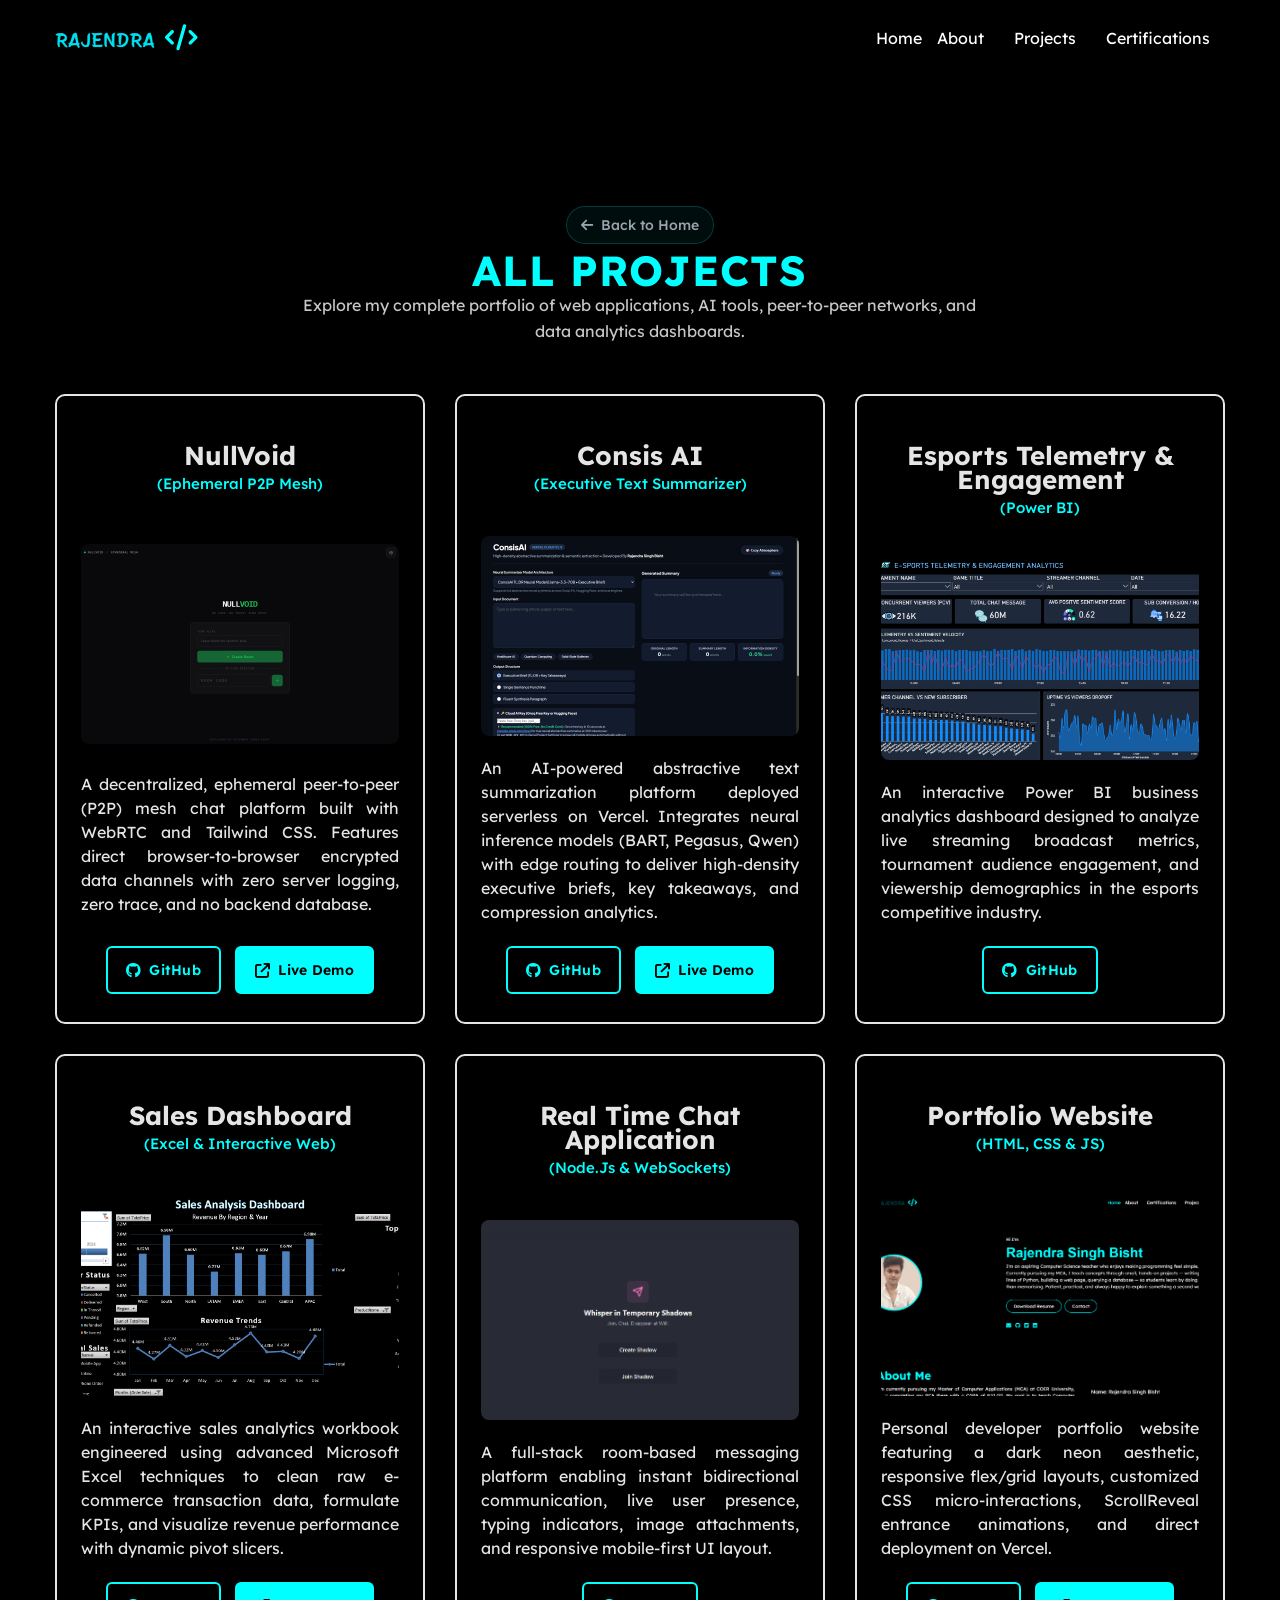
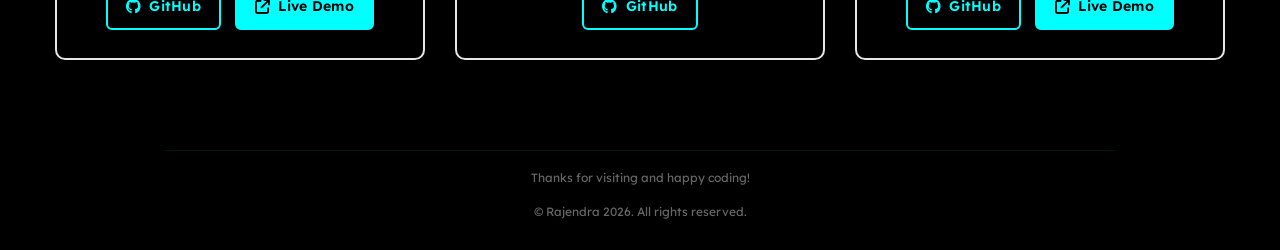
==== commit e2677b71: "Add live demo link for interactive Sales Analysis Dashboard" ====
--- a/projects.html
+++ b/projects.html
@@ -112,7 +112,7 @@
 
                 <!-- Project 4: Sales Dashboard -->
                 <div class="project">
-                    <h4>Sales Dashboard<br><small style="font-size: 15px; color: aqua; font-weight: 500;">(Ms Excel)</small></h4>
+                    <h4>Sales Dashboard<br><small style="font-size: 15px; color: aqua; font-weight: 500;">(Excel & Interactive Web)</small></h4>
                     <div class="project-image" onclick="openProjectModal(this)">
                         <img src="images/Salesexcel.png" alt="Sales Dashboard">
                         <span class="image-icon"><i class="fa fa-image"></i></span>
@@ -122,6 +122,9 @@
                     <div class="project-links">
                         <a href="https://github.com/Rajendra7637/Sales-Dashboard-Excel-" target="_blank" class="project-btn github-btn">
                             <i class="fa-brands fa-github"></i> GitHub
+                        </a>
+                        <a href="https://sales-dashboard-excel.vercel.app" target="_blank" class="project-btn live-btn">
+                            <i class="fa-solid fa-arrow-up-right-from-square"></i> Live Demo
                         </a>
                     </div>
                 </div>
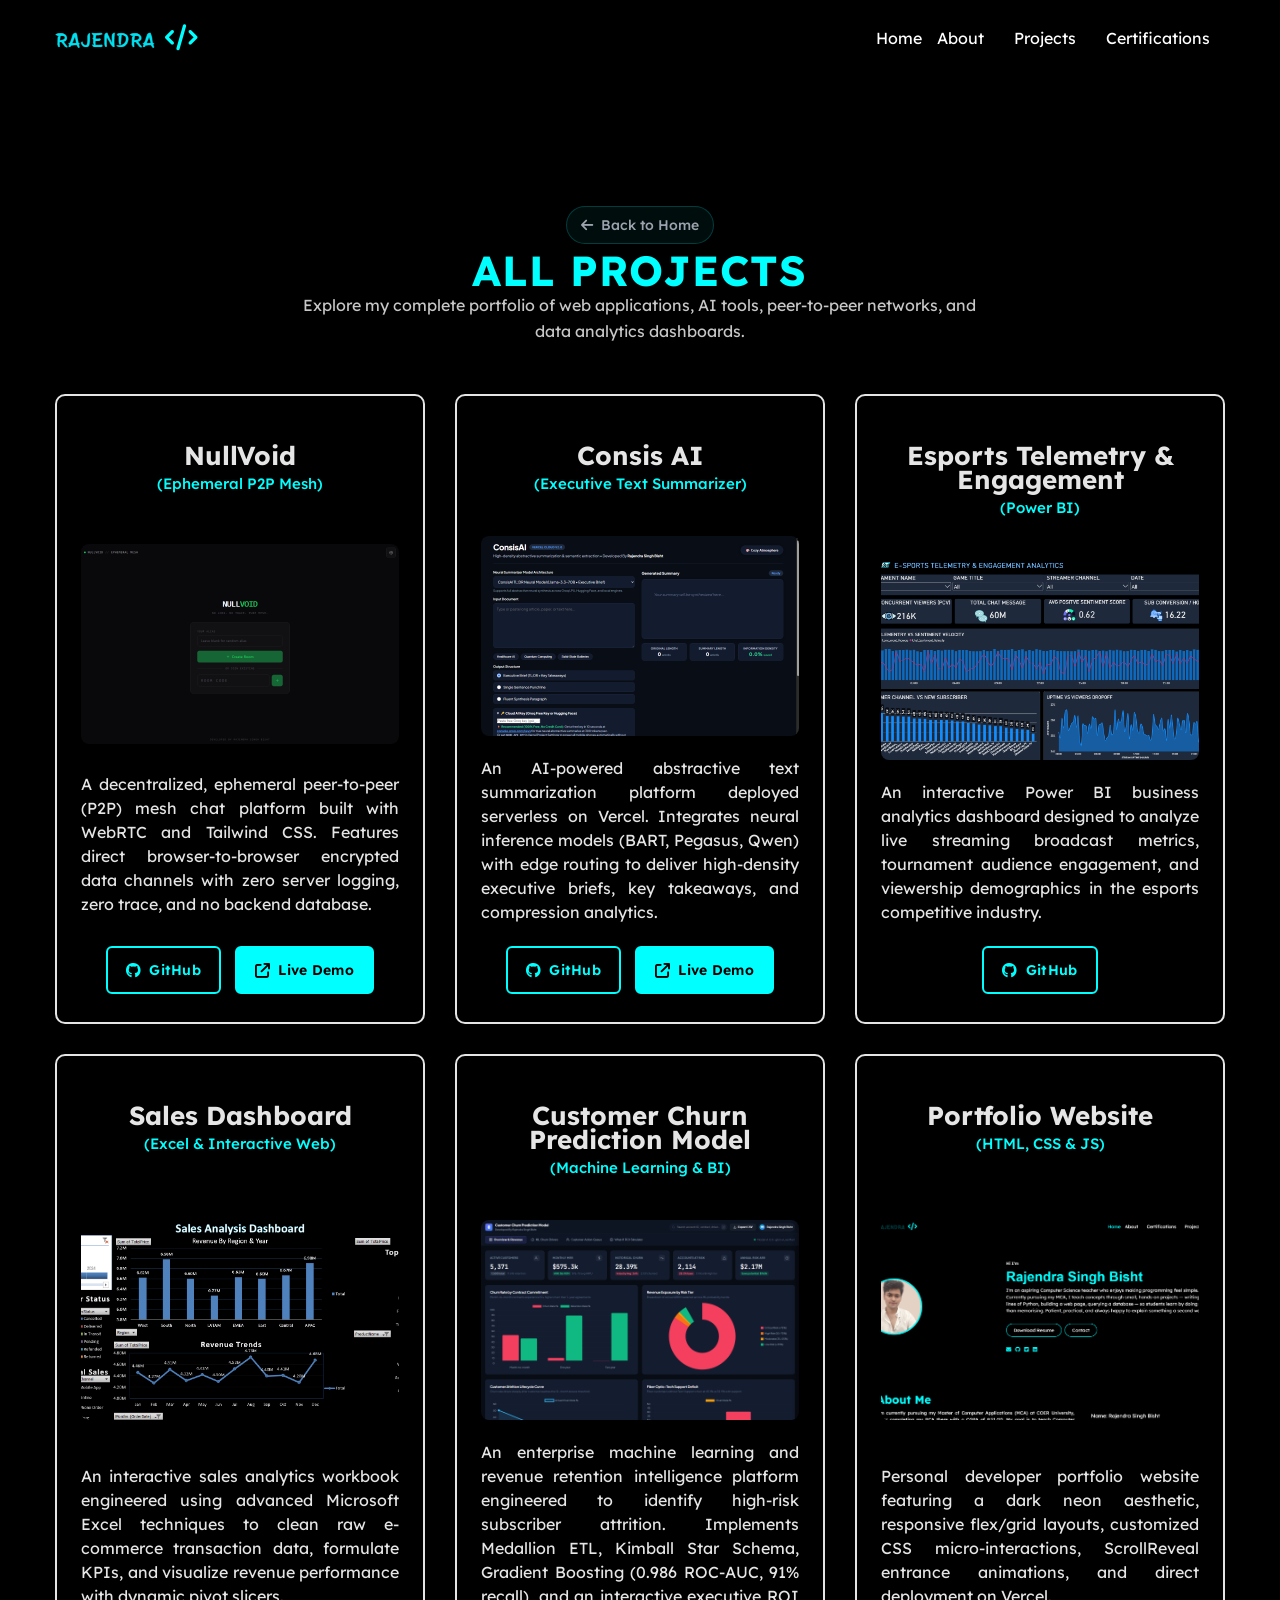
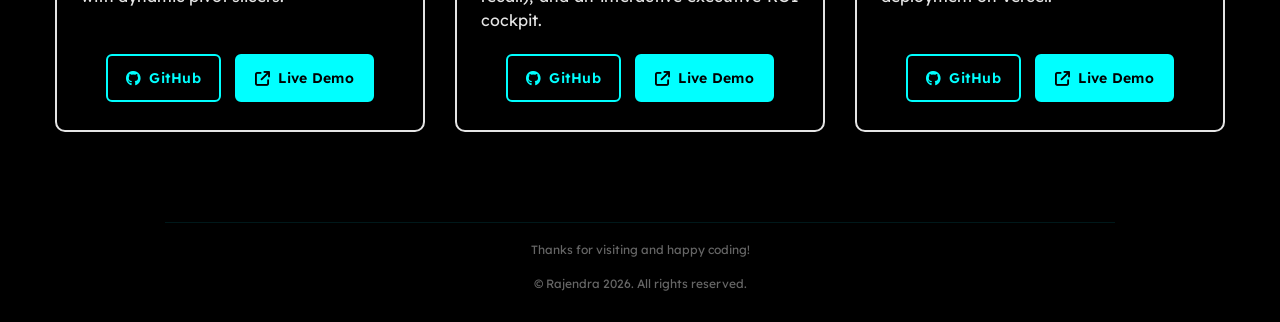
==== commit 6e2e7bca: "Replace Real Time Chat with Customer Churn Prediction Model and add live demo link" ====
--- a/projects.html
+++ b/projects.html
@@ -123,24 +123,27 @@
                         <a href="https://github.com/Rajendra7637/Sales-Dashboard-Excel-" target="_blank" class="project-btn github-btn">
                             <i class="fa-brands fa-github"></i> GitHub
                         </a>
-                        <a href="https://sales-dashboard-excel.vercel.app" target="_blank" class="project-btn live-btn">
+                        <a href="https://rajendra-sales-project.vercel.app/" target="_blank" class="project-btn live-btn">
                             <i class="fa-solid fa-arrow-up-right-from-square"></i> Live Demo
                         </a>
                     </div>
                 </div>
 
-                <!-- Project 5: Real Time Chat -->
+                <!-- Project 5: Customer Churn Prediction Model -->
                 <div class="project">
-                    <h4>Real Time Chat Application<br><small style="font-size: 15px; color: aqua; font-weight: 500;">(Node.js & WebSockets)</small></h4>
+                    <h4>Customer Churn Prediction Model<br><small style="font-size: 15px; color: aqua; font-weight: 500;">(Machine Learning & BI)</small></h4>
                     <div class="project-image" onclick="openProjectModal(this)">
-                        <img src="images/chat.png" alt="Real Time Chat Application">
+                        <img src="images/churn.png" alt="Customer Churn Prediction Model">
                         <span class="image-icon"><i class="fa fa-image"></i></span>
                     </div>
-                    <p>A full-stack room-based messaging platform enabling instant bidirectional communication, live user presence, typing indicators, image attachments, and responsive mobile-first UI layout.</p>
+                    <p>An enterprise machine learning and revenue retention intelligence platform engineered to identify high-risk subscriber attrition. Implements Medallion ETL, Kimball Star Schema, Gradient Boosting (0.986 ROC-AUC, 91% recall), and an interactive executive ROI cockpit.</p>
                     
                     <div class="project-links">
-                        <a href="https://github.com/Rajendra7637/realtimechat/tree/master" target="_blank" class="project-btn github-btn">
+                        <a href="https://github.com/Rajendra7637/Customer-Churn-Prediction-Model" target="_blank" class="project-btn github-btn">
                             <i class="fa-brands fa-github"></i> GitHub
+                        </a>
+                        <a href="https://rajendra-ccmodel.vercel.app" target="_blank" class="project-btn live-btn">
+                            <i class="fa-solid fa-arrow-up-right-from-square"></i> Live Demo
                         </a>
                     </div>
                 </div>
@@ -158,7 +161,7 @@
                         <a href="https://github.com/Rajendra7637/PORTFOLIOO" target="_blank" class="project-btn github-btn">
                             <i class="fa-brands fa-github"></i> GitHub
                         </a>
-                        <a href="https://portfolioo-kohl-beta.vercel.app" target="_blank" class="project-btn live-btn">
+                        <a href="https://rajendrasinghbisht2003.vercel.app/" target="_blank" class="project-btn live-btn">
                             <i class="fa-solid fa-arrow-up-right-from-square"></i> Live Demo
                         </a>
                     </div>
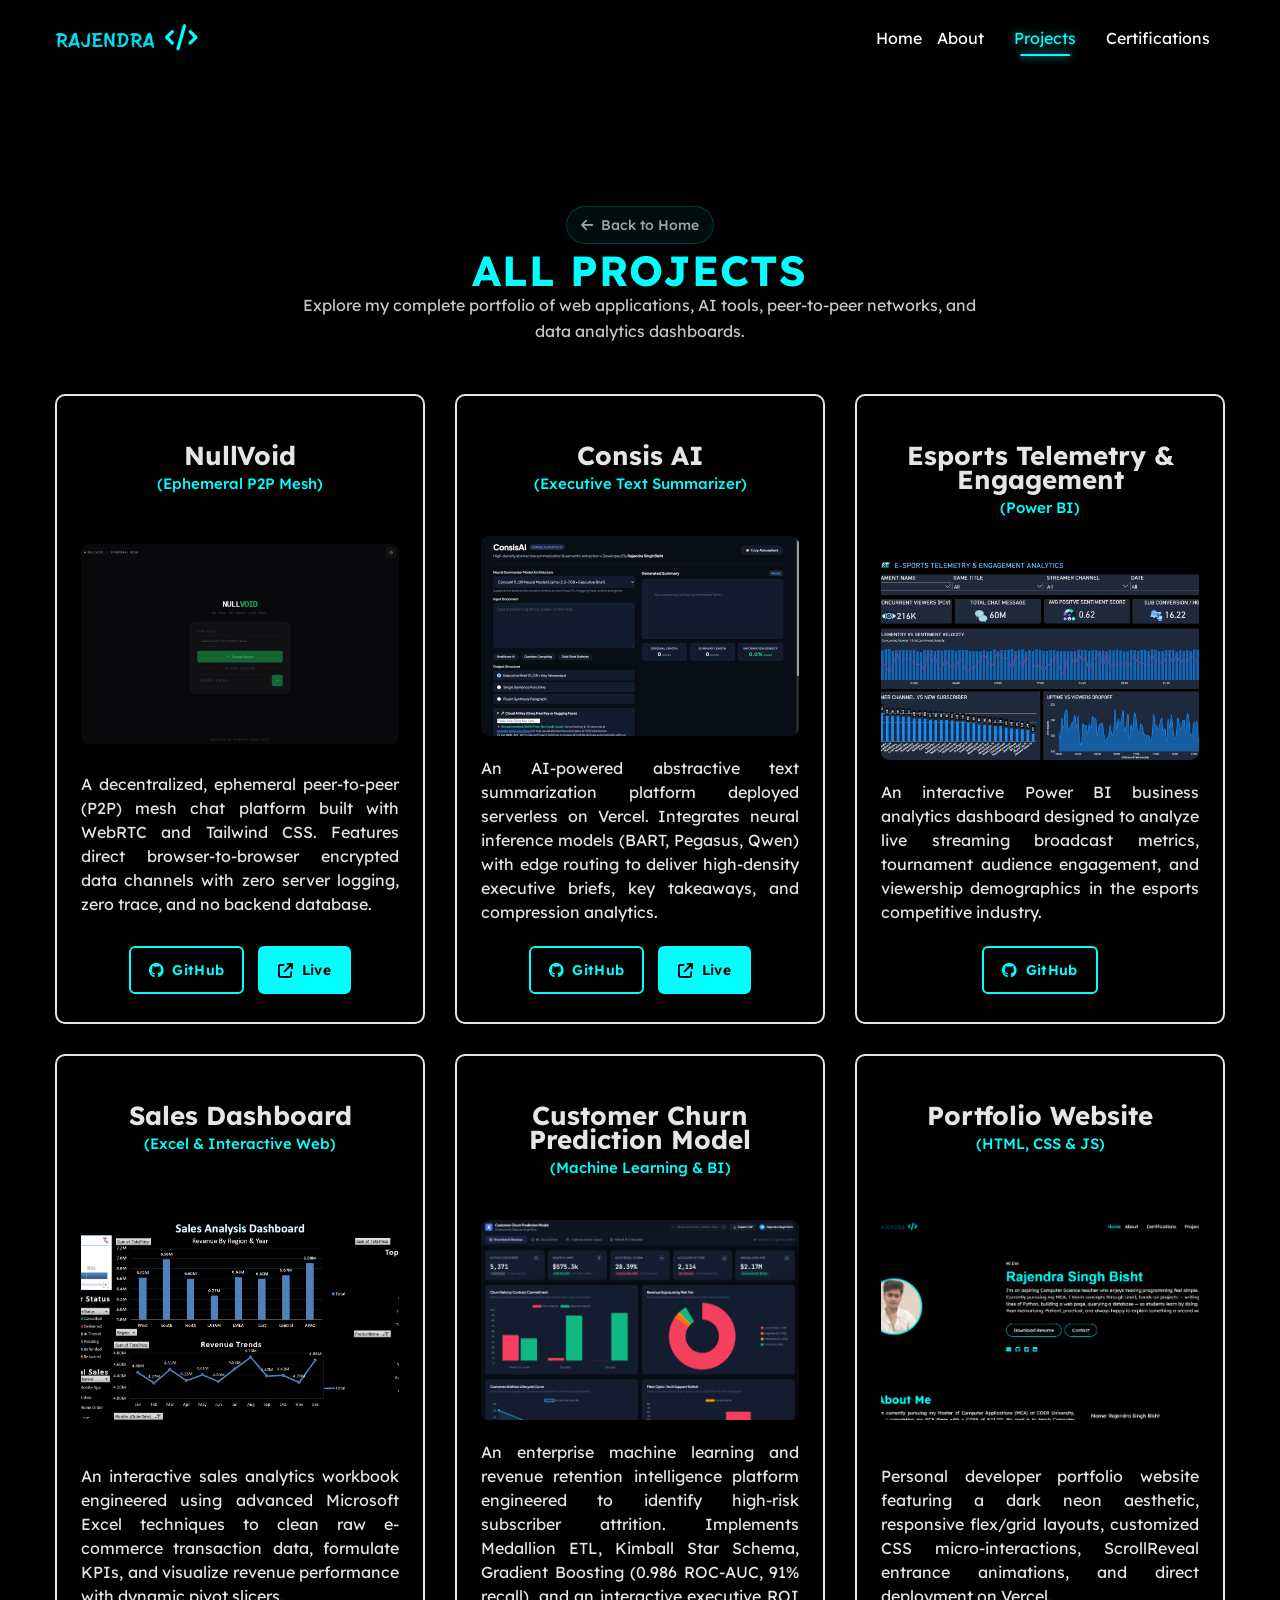
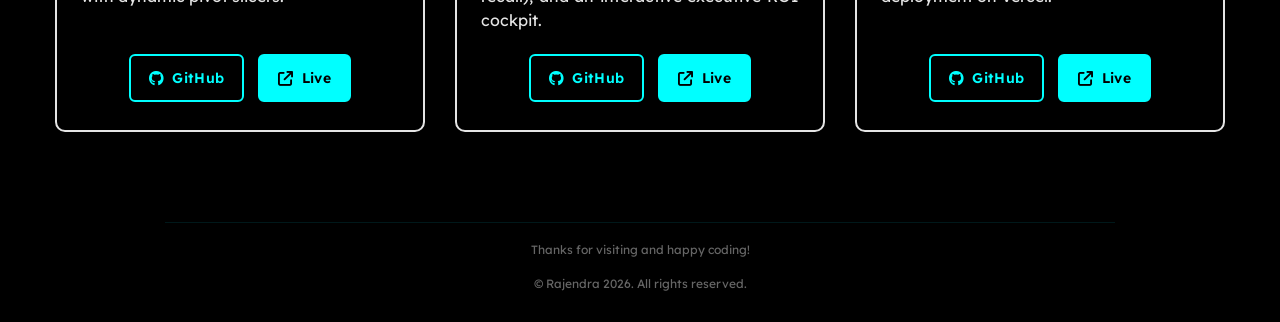
==== commit 03094b65: "Remove Twitter, change Live Demo to Live, and fix cross-page navbar navigation" ====
--- a/projects.html
+++ b/projects.html
@@ -70,7 +70,7 @@
                             <i class="fa-brands fa-github"></i> GitHub
                         </a>
                         <a href="https://nullvoid-psi.vercel.app" target="_blank" class="project-btn live-btn">
-                            <i class="fa-solid fa-arrow-up-right-from-square"></i> Live Demo
+                            <i class="fa-solid fa-arrow-up-right-from-square"></i> Live
                         </a>
                     </div>
                 </div>
@@ -89,7 +89,7 @@
                             <i class="fa-brands fa-github"></i> GitHub
                         </a>
                         <a href="https://consisai.vercel.app" target="_blank" class="project-btn live-btn">
-                            <i class="fa-solid fa-arrow-up-right-from-square"></i> Live Demo
+                            <i class="fa-solid fa-arrow-up-right-from-square"></i> Live
                         </a>
                     </div>
                 </div>
@@ -124,7 +124,7 @@
                             <i class="fa-brands fa-github"></i> GitHub
                         </a>
                         <a href="https://rajendra-sales-project.vercel.app/" target="_blank" class="project-btn live-btn">
-                            <i class="fa-solid fa-arrow-up-right-from-square"></i> Live Demo
+                            <i class="fa-solid fa-arrow-up-right-from-square"></i> Live
                         </a>
                     </div>
                 </div>
@@ -143,7 +143,7 @@
                             <i class="fa-brands fa-github"></i> GitHub
                         </a>
                         <a href="https://rajendra-ccmodel.vercel.app" target="_blank" class="project-btn live-btn">
-                            <i class="fa-solid fa-arrow-up-right-from-square"></i> Live Demo
+                            <i class="fa-solid fa-arrow-up-right-from-square"></i> Live
                         </a>
                     </div>
                 </div>
@@ -162,7 +162,7 @@
                             <i class="fa-brands fa-github"></i> GitHub
                         </a>
                         <a href="https://rajendrasinghbisht2003.vercel.app/" target="_blank" class="project-btn live-btn">
-                            <i class="fa-solid fa-arrow-up-right-from-square"></i> Live Demo
+                            <i class="fa-solid fa-arrow-up-right-from-square"></i> Live
                         </a>
                     </div>
                 </div>
